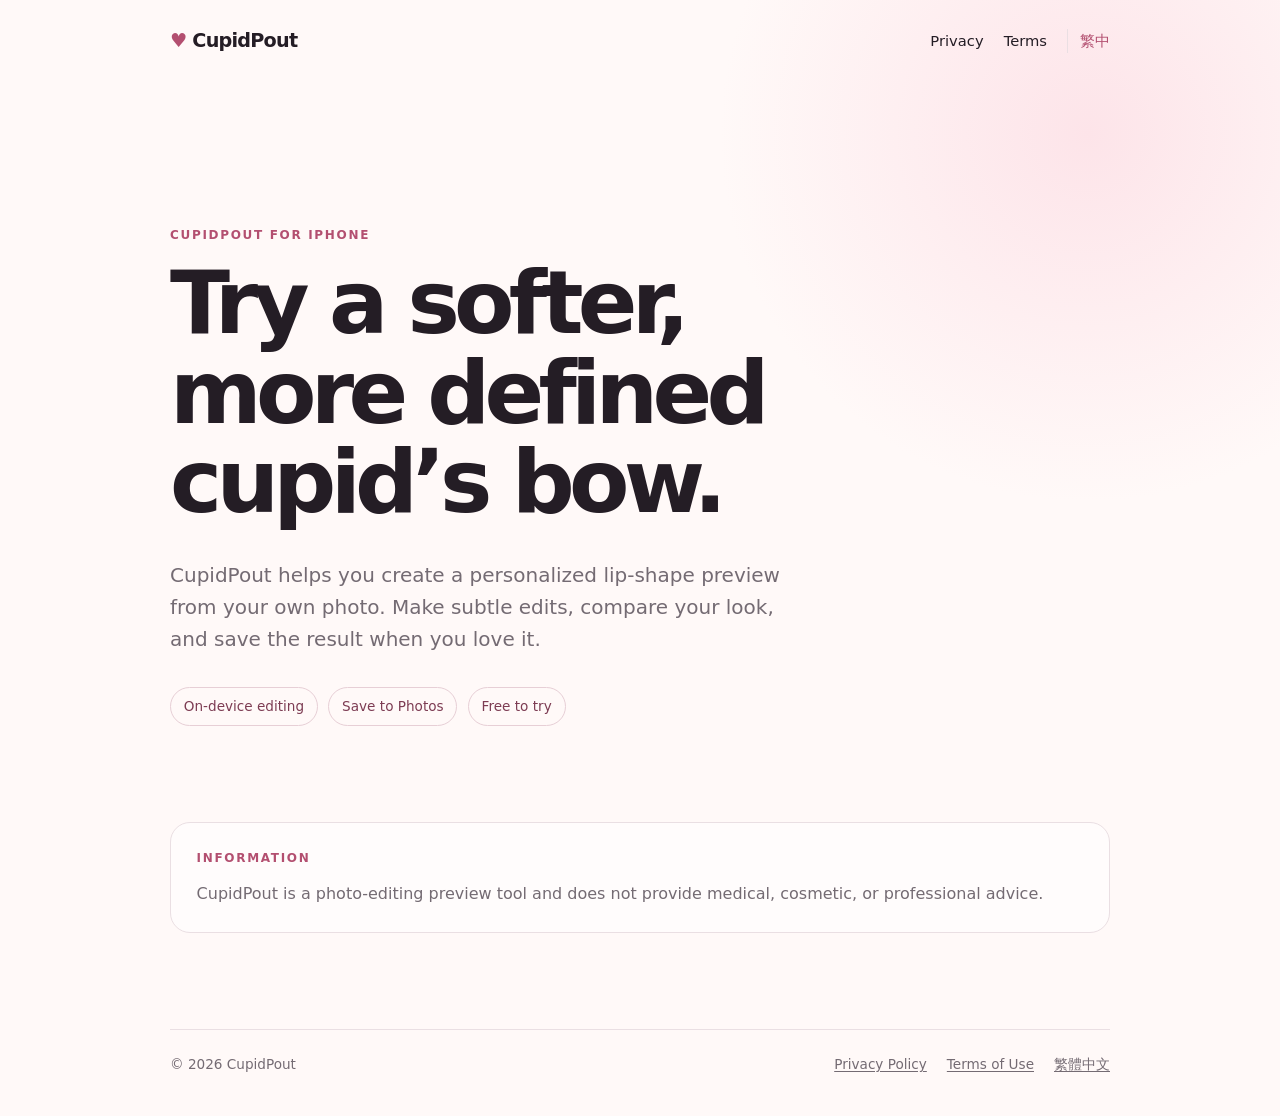
==== index.html @ 37127143 "Add CupidPout static legal site" ====
<!doctype html>
<html lang="en">
  <head>
    <meta charset="utf-8">
    <meta name="viewport" content="width=device-width, initial-scale=1">
    <meta name="description" content="CupidPout is a simple photo editor for creating a cupid's bow preview.">
    <title>CupidPout — Photo editing, made personal</title>
    <link rel="stylesheet" href="assets/site.css">
  </head>
  <body>
    <main class="shell">
      <nav class="nav" aria-label="Primary navigation">
        <a class="brand" href="./" aria-label="CupidPout home"><span aria-hidden="true">♥</span> CupidPout</a>
        <div class="nav-links">
          <a href="privacy.html">Privacy</a>
          <a href="terms.html">Terms</a>
          <a class="language" href="zh-tw/">繁中</a>
        </div>
      </nav>

      <section class="hero">
        <p class="eyebrow">CupidPout for iPhone</p>
        <h1>Try a softer,<br>more defined cupid’s bow.</h1>
        <p class="lede">CupidPout helps you create a personalized lip-shape preview from your own photo. Make subtle edits, compare your look, and save the result when you love it.</p>
        <div class="pills" aria-label="App highlights">
          <span>On-device editing</span>
          <span>Save to Photos</span>
          <span>Free to try</span>
        </div>
      </section>

      <section class="notice" aria-labelledby="information-title">
        <p class="eyebrow" id="information-title">Information</p>
        <p>CupidPout is a photo-editing preview tool and does not provide medical, cosmetic, or professional advice.</p>
      </section>
    </main>

    <footer>
      <p>© 2026 CupidPout</p>
      <div>
        <a href="privacy.html">Privacy Policy</a>
        <a href="terms.html">Terms of Use</a>
        <a href="zh-tw/">繁體中文</a>
      </div>
    </footer>
  </body>
</html>
---- assets/site.css ----
:root {
  color-scheme: light;
  --ink: #241d25;
  --muted: #746b73;
  --line: #eadfe3;
  --rose: #b34f70;
  --cream: #fff9f8;
}

* { box-sizing: border-box; }

body {
  min-height: 100vh;
  margin: 0;
  color: var(--ink);
  background: radial-gradient(circle at 85% 12%, #fde4e9 0, transparent 23rem), var(--cream);
  font-family: ui-rounded, "SF Pro Rounded", "Avenir Next", Avenir, system-ui, sans-serif;
  line-height: 1.6;
}

.shell { width: min(100% - 2.5rem, 940px); margin: 0 auto; }

.nav {
  display: flex;
  justify-content: space-between;
  align-items: center;
  padding: 1.6rem 0;
}

.brand { color: var(--ink); font-size: 1.2rem; font-weight: 750; letter-spacing: -0.04em; text-decoration: none; }
.brand span { color: var(--rose); }
.nav-links, footer div { display: flex; gap: 1.25rem; }
a { color: var(--rose); text-underline-offset: 0.18em; }
.nav-links a { color: var(--ink); font-size: .92rem; text-decoration: none; }
.nav-links a.language { padding-left: .75rem; border-left: 1px solid var(--line); color: var(--rose); }
.nav-links a:hover, .nav-links a[aria-current="page"] { color: var(--rose); }

.hero { padding: clamp(4.5rem, 12vw, 9rem) 0 6rem; max-width: 740px; }
.eyebrow { margin: 0 0 .8rem; color: var(--rose); font-size: .75rem; font-weight: 800; letter-spacing: .14em; text-transform: uppercase; }
h1 { margin: 0; font-size: clamp(2.9rem, 7.5vw, 5.5rem); letter-spacing: -.065em; line-height: 1.02; }
.lede { max-width: 610px; margin: 2rem 0 0; color: var(--muted); font-size: clamp(1.05rem, 2vw, 1.25rem); }
.pills { display: flex; flex-wrap: wrap; gap: .65rem; margin-top: 2rem; }
.pills span { padding: .48rem .8rem; border: 1px solid #e7cfd6; border-radius: 999px; color: #7d3c53; font-size: .85rem; }
.notice { margin-bottom: 6rem; padding: 1.6rem; border: 1px solid var(--line); border-radius: 1.25rem; background: rgba(255, 255, 255, .58); }
.notice p:last-child { margin: 0; color: var(--muted); }

.legal { max-width: 720px; padding: 4rem 0 6rem; }
.legal h1 { font-size: clamp(2.75rem, 6vw, 4.4rem); }
.updated { margin: 1rem 0 2.75rem; color: var(--muted); font-size: .95rem; }
.legal h2 { margin: 2.5rem 0 .55rem; font-size: 1.23rem; letter-spacing: -.025em; }
.legal p { margin: 0 0 1rem; color: #4b444b; }

footer { display: flex; justify-content: space-between; gap: 1rem; width: min(100% - 2.5rem, 940px); margin: 0 auto; padding: 1.5rem 0 2.5rem; border-top: 1px solid var(--line); color: var(--muted); font-size: .85rem; }
footer p { margin: 0; }
footer a { color: var(--muted); }

@media (max-width: 560px) {
  .shell, footer { width: min(100% - 2rem, 940px); }
  .hero { padding-top: 4rem; }
  footer { flex-direction: column; }
  .nav-links, footer div { gap: .8rem; }
  .nav-links a.language { padding-left: .6rem; }
}
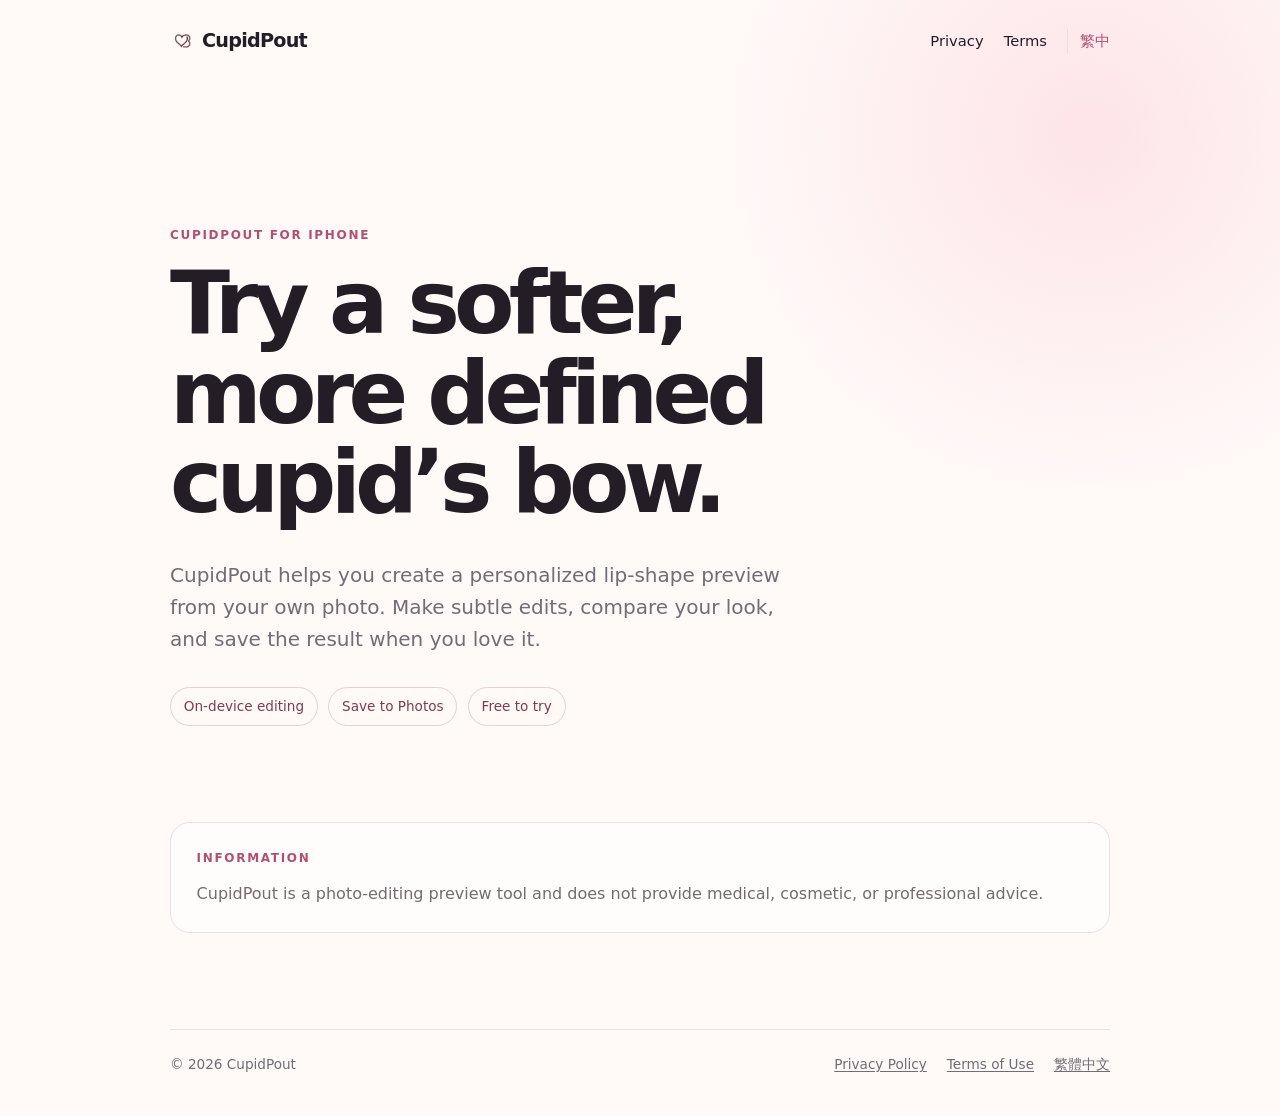
==== commit 6b40e2f9: "Update deployed docs branding" ====
--- a/index.html
+++ b/index.html
@@ -10,7 +10,7 @@
   <body>
     <main class="shell">
       <nav class="nav" aria-label="Primary navigation">
-        <a class="brand" href="./" aria-label="CupidPout home"><span aria-hidden="true">♥</span> CupidPout</a>
+        <a class="brand" href="./" aria-label="CupidPout home"><img src="assets/logo-v13-brown.png" alt="" aria-hidden="true"> CupidPout</a>
         <div class="nav-links">
           <a href="privacy.html">Privacy</a>
           <a href="terms.html">Terms</a>
--- a/assets/site.css
+++ b/assets/site.css
@@ -27,8 +27,8 @@
   padding: 1.6rem 0;
 }
 
-.brand { color: var(--ink); font-size: 1.2rem; font-weight: 750; letter-spacing: -0.04em; text-decoration: none; }
-.brand span { color: var(--rose); }
+.brand { display: inline-flex; align-items: center; gap: .35rem; color: var(--ink); font-size: 1.2rem; font-weight: 750; letter-spacing: -0.04em; text-decoration: none; }
+.brand img { width: 1.65rem; height: 1.65rem; object-fit: contain; }
 .nav-links, footer div { display: flex; gap: 1.25rem; }
 a { color: var(--rose); text-underline-offset: 0.18em; }
 .nav-links a { color: var(--ink); font-size: .92rem; text-decoration: none; }
